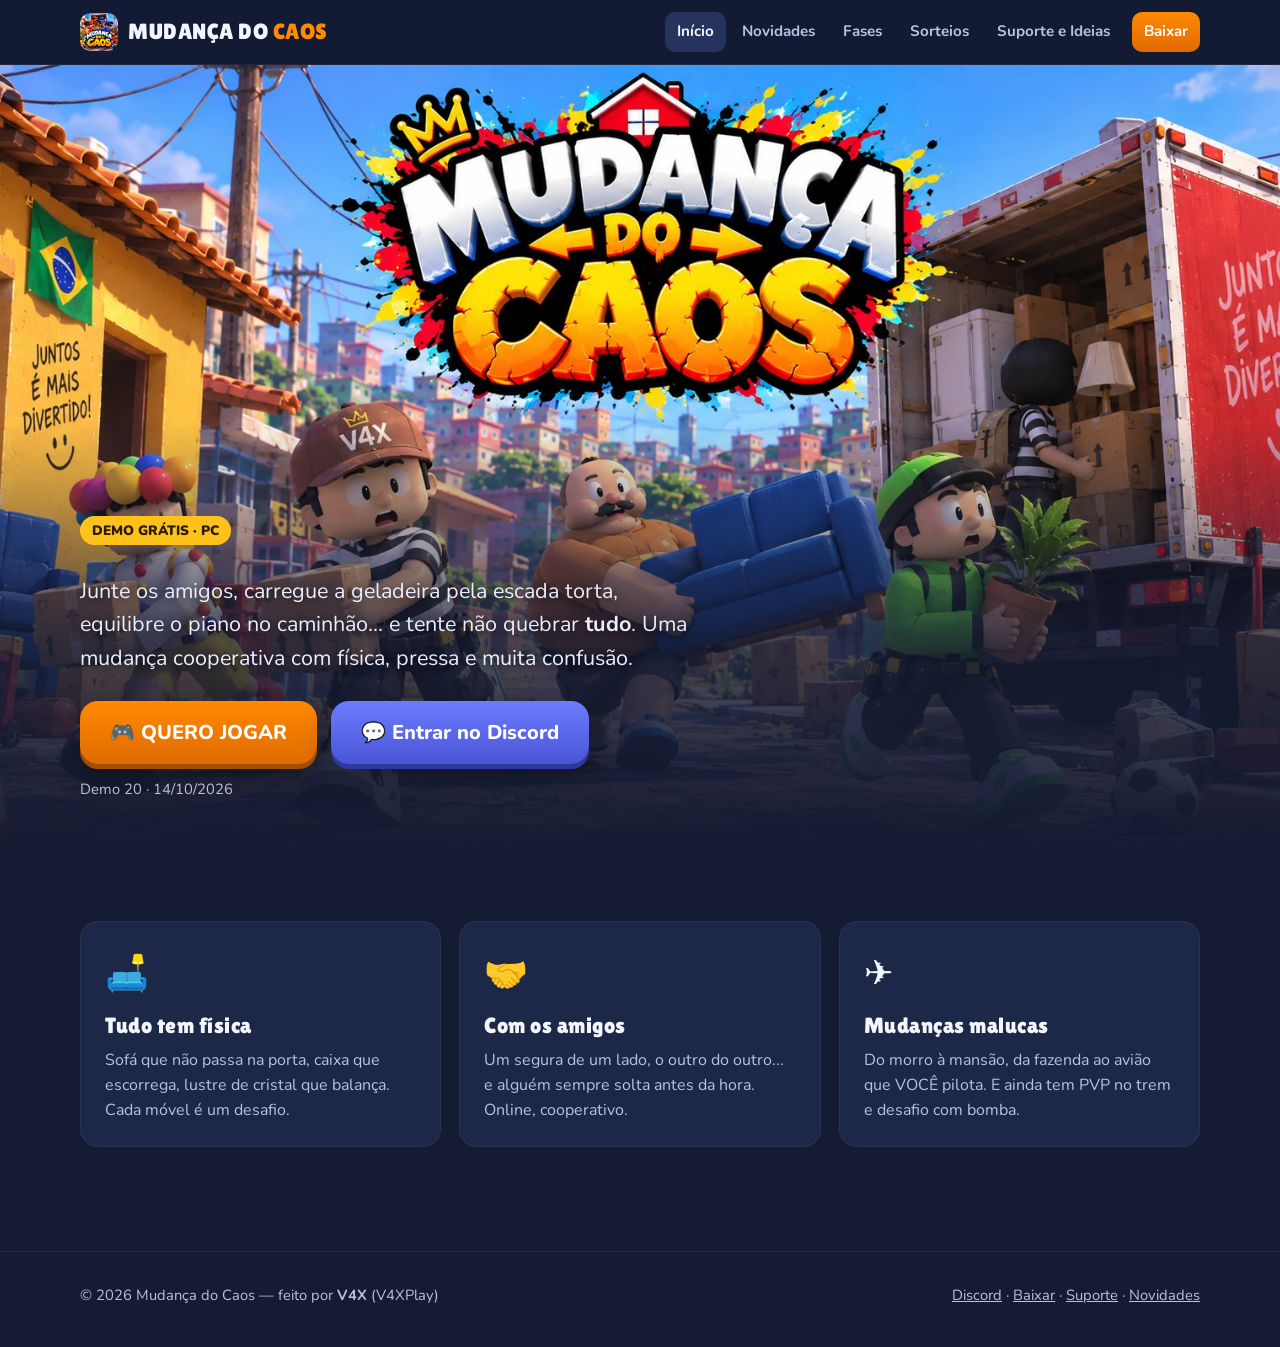
==== index.html @ 401c9483 "Novidades: Demo 20" ====
<!doctype html>
<html lang="pt-BR">
<head>
<meta charset="utf-8">
<meta name="viewport" content="width=device-width, initial-scale=1">
<title>Mudança do Caos — o jogo de mudança mais caótico</title>
<meta name="description" content="Jogo cooperativo de mudança com física: carregue geladeira, piano e sofá com os amigos sem quebrar nada (ou quase). Baixe a demo grátis!">
<meta property="og:title" content="Mudança do Caos — o jogo de mudança mais caótico">
<meta property="og:description" content="Jogo cooperativo de mudança com física: carregue geladeira, piano e sofá com os amigos sem quebrar nada (ou quase). Baixe a demo grátis!">
<meta property="og:image" content="img/capa.png">
<link rel="icon" href="img/icone.png">
<link rel="preconnect" href="https://fonts.googleapis.com">
<link rel="preconnect" href="https://fonts.gstatic.com" crossorigin>
<link href="https://fonts.googleapis.com/css2?family=Lilita+One&family=Nunito:wght@400;700;800;900&display=swap" rel="stylesheet">
<link rel="stylesheet" href="estilo.css?v=1791753542">
</head>
<body data-pagina="inicio">
<header id="topo"></header>
<main>

<section class="capa">
  <div class="miolo">
    <span class="selo">DEMO GRÁTIS · PC</span>
    <h1>MUDANÇA DO <b>CAOS</b></h1>
    <p class="chamada">Junte os amigos, carregue a geladeira pela escada torta, equilibre o piano no caminhão... e tente não quebrar <b>tudo</b>. Uma mudança cooperativa com física, pressa e muita confusão.</p>
    <div class="acoes">
      <a class="botao grande" href="baixar.html">🎮 QUERO JOGAR</a>
      <a class="botao grande roxo" data-discord href="#">💬 Entrar no Discord</a>
    </div>
    <div class="versao-da-demo" data-versao></div>
  </div>
</section>

<section class="secao">
  <div class="miolo">
    <div class="motivos">
      <div class="motivo"><div class="emoji">🛋️</div><h3>Tudo tem física</h3><p>Sofá que não passa na porta, caixa que escorrega, lustre de cristal que balança. Cada móvel é um desafio.</p></div>
      <div class="motivo"><div class="emoji">🤝</div><h3>Com os amigos</h3><p>Um segura de um lado, o outro do outro... e alguém sempre solta antes da hora. Online, cooperativo.</p></div>
      <div class="motivo"><div class="emoji">✈️</div><h3>Mudanças malucas</h3><p>Do morro à mansão, da fazenda ao avião que VOCÊ pilota. E ainda tem PVP no trem e desafio com bomba.</p></div>
    </div>
  </div>
</section>

</main>
<footer id="rodape"></footer>
<script src="dados/site.js?v=1792028050"></script>
<script src="dados/novidades.js?v=1792028050"></script>
<script src="site.js?v=1791831601"></script>
</body>
</html>
---- estilo.css ----
/* MUDANÇA DO CAOS — o site do jogo (cores do jogo: laranja do caminhão, amarelo, azul-noite) */
:root {
  --laranja: #ff8a00;
  --laranja-escuro: #e06a00;
  --amarelo: #ffc21a;
  --noite: #141b33;
  --noite-2: #1d2747;
  --noite-3: #26335c;
  --texto: #f4f6ff;
  --texto-suave: #b9c2e0;
  --verde: #3ddc84;
  --vermelho: #ff5470;
  --raio: 18px;
  --sombra: 0 10px 30px rgba(0, 0, 0, 0.35);
}

* { box-sizing: border-box; }
html { scroll-behavior: smooth; }
body {
  margin: 0;
  font-family: "Nunito", system-ui, sans-serif;
  background: var(--noite);
  color: var(--texto);
  line-height: 1.55;
  -webkit-font-smoothing: antialiased;
}
img { max-width: 100%; display: block; }
a { color: var(--amarelo); }
h1, h2, h3, .marca { font-family: "Lilita One", "Nunito", sans-serif; font-weight: 400; letter-spacing: 0.5px; margin: 0; }

.miolo { width: min(1120px, 100% - 32px); margin-inline: auto; }

/* ---------- o topo (menu) ---------- */
.topo {
  position: sticky; top: 0; z-index: 50;
  background: rgba(20, 27, 51, 0.92);
  backdrop-filter: blur(10px);
  border-bottom: 1px solid rgba(255, 255, 255, 0.06);
}
.topo .miolo { display: flex; align-items: center; gap: 16px; min-height: 64px; }
.marca { display: flex; align-items: center; gap: 10px; color: var(--texto); text-decoration: none; font-size: 1.35rem; white-space: nowrap; }
.marca img { width: 38px; height: 38px; border-radius: 10px; }
.marca span b { color: var(--laranja); font-weight: 400; }
.menu { display: flex; gap: 4px; margin-left: auto; align-items: center; }
.menu a { color: var(--texto-suave); text-decoration: none; padding: 8px 12px; border-radius: 10px; font-weight: 700; font-size: 0.95rem; }
.menu a:hover, .menu a.aqui { color: var(--texto); background: var(--noite-3); }
.menu .botao { margin-left: 6px; }
.abrir-menu { display: none; margin-left: auto; background: none; border: 0; color: var(--texto); font-size: 1.7rem; cursor: pointer; padding: 6px 10px; }

/* ---------- botões ---------- */
.botao {
  display: inline-flex; align-items: center; gap: 10px; justify-content: center;
  background: linear-gradient(180deg, var(--laranja), var(--laranja-escuro));
  color: #fff !important; text-decoration: none; font-weight: 800;
  padding: 12px 22px; border-radius: 14px; border: 0; cursor: pointer; font-size: 1rem;
  box-shadow: 0 5px 0 #a54d00, var(--sombra);
  transition: transform 0.1s, box-shadow 0.1s;
}
.botao:hover { transform: translateY(-2px); }
.botao:active { transform: translateY(3px); box-shadow: 0 2px 0 #a54d00; }
.botao.grande { font-size: 1.25rem; padding: 16px 30px; border-radius: 18px; }
.botao.roxo { background: linear-gradient(180deg, #6b7cff, #4b55d6); box-shadow: 0 5px 0 #2f37a0, var(--sombra); }
.botao.fantasma { background: var(--noite-3); box-shadow: 0 5px 0 #121933; }

/* ---------- a capa (início) ---------- */
.capa {
  position: relative; overflow: hidden;
  min-height: min(88vh, 820px);
  background-position: center top;
  display: grid; align-items: end;
  background: url("img/capa.png") center / cover no-repeat;
}
.capa::after { content: ""; position: absolute; inset: 0; background: linear-gradient(180deg, rgba(20,27,51,0) 0%, rgba(20,27,51,0) 45%, rgba(20,27,51,0.75) 72%, var(--noite) 100%); }
.capa .miolo { position: relative; z-index: 1; padding: 120px 0 56px; }
.capa h1 { position: absolute; width: 1px; height: 1px; overflow: hidden; clip: rect(0 0 0 0); } /* (o logo já está na arte da capa) */
.capa h1 b { color: var(--laranja); font-weight: 400; display: block; }
.capa p.chamada { font-size: clamp(1.05rem, 2.4vw, 1.35rem); max-width: 620px; margin: 16px 0 26px; color: #e9edff; text-shadow: 0 2px 8px rgba(0,0,0,0.6); }
.capa .acoes { display: flex; gap: 14px; flex-wrap: wrap; }
.selo { display: inline-block; background: var(--amarelo); color: #2a1a00; font-weight: 900; padding: 4px 12px; border-radius: 999px; font-size: 0.85rem; margin-bottom: 14px; }
.versao-da-demo { margin-top: 14px; color: var(--texto-suave); font-size: 0.92rem; }

/* ---------- seções ---------- */
.secao { padding: 64px 0; }
.secao h2 { font-size: clamp(1.8rem, 4vw, 2.5rem); margin-bottom: 8px; }
.secao .sub { color: var(--texto-suave); margin: 0 0 28px; max-width: 680px; }
.titulo-de-pagina { padding: 56px 0 8px; }
.titulo-de-pagina h1 { font-size: clamp(2.2rem, 5vw, 3.2rem); }
.titulo-de-pagina p { color: var(--texto-suave); max-width: 700px; }

/* os 3 motivos */
.motivos { display: grid; grid-template-columns: repeat(3, 1fr); gap: 18px; }
.motivo { background: var(--noite-2); border-radius: var(--raio); padding: 24px; border: 1px solid rgba(255,255,255,0.05); }
.motivo .emoji { font-size: 2.2rem; }
.motivo h3 { font-size: 1.35rem; margin: 8px 0 6px; }
.motivo p { margin: 0; color: var(--texto-suave); }

/* ---------- as fases (galeria) ---------- */
.fases { display: grid; grid-template-columns: repeat(auto-fill, minmax(260px, 1fr)); gap: 18px; }
.fase { background: var(--noite-2); border-radius: var(--raio); overflow: hidden; border: 1px solid rgba(255,255,255,0.05); cursor: zoom-in; transition: transform 0.15s; text-align: left; color: inherit; font: inherit; padding: 0; }
.fase:hover { transform: translateY(-4px); }
.fase img { aspect-ratio: 16 / 9; object-fit: cover; width: 100%; }
.fase .texto { padding: 14px 16px 18px; }
.fase h3 { font-size: 1.2rem; }
.fase .tipo { display: inline-block; font-size: 0.75rem; font-weight: 800; padding: 2px 9px; border-radius: 999px; background: var(--noite-3); color: var(--amarelo); margin-bottom: 6px; }
.fase .tipo.pvp { color: #fff; background: #c22d4a; }
.fase .tipo.desafio { color: #2a1a00; background: var(--amarelo); }
.fase p { margin: 6px 0 0; color: var(--texto-suave); font-size: 0.95rem; }

/* a foto grande (clicou na fase) */
.foto-grande { position: fixed; inset: 0; z-index: 100; background: rgba(5, 8, 20, 0.92); display: none; place-items: center; padding: 20px; }
.foto-grande.aberta { display: grid; }
.foto-grande figure { margin: 0; max-width: 1100px; width: 100%; }
.foto-grande img { width: 100%; border-radius: var(--raio); }
.foto-grande figcaption { margin-top: 14px; }
.foto-grande figcaption h3 { font-size: 1.5rem; }
.foto-grande figcaption p { color: var(--texto-suave); margin: 6px 0 0; }
.foto-grande .fechar { position: absolute; top: 14px; right: 18px; background: none; border: 0; color: #fff; font-size: 2.2rem; cursor: pointer; }

/* ---------- novidades (o blog) ---------- */
.posts { display: grid; gap: 22px; }
.post { background: var(--noite-2); border-radius: var(--raio); padding: 26px; border: 1px solid rgba(255,255,255,0.05); }
.post .data { color: var(--texto-suave); font-size: 0.9rem; font-weight: 700; }
.post h2, .post h3 { font-size: 1.7rem; margin: 4px 0 12px; }
.post ul { margin: 0; padding-left: 20px; }
.post li { margin: 6px 0; }
.post li::marker { color: var(--laranja); }
.post .fotos-do-post { display: grid; grid-template-columns: repeat(auto-fill, minmax(180px, 1fr)); gap: 10px; margin-top: 16px; }
.post .fotos-do-post img { border-radius: 12px; aspect-ratio: 16 / 9; object-fit: cover; }
.post.ultima { border: 2px solid var(--laranja); }
.post .acoes { margin-top: 18px; }
.mais-posts { text-align: center; margin-top: 24px; }

/* ---------- cartões gerais (sorteios, suporte) ---------- */
.cartao { background: var(--noite-2); border-radius: var(--raio); padding: 26px; border: 1px solid rgba(255,255,255,0.05); }
.duas-colunas { display: grid; grid-template-columns: 1.2fr 0.8fr; gap: 22px; align-items: start; }
.passos { counter-reset: passo; list-style: none; padding: 0; margin: 0; }
.passos li { counter-increment: passo; position: relative; padding: 4px 0 14px 48px; }
.passos li::before { content: counter(passo); position: absolute; left: 0; top: 0; width: 34px; height: 34px; border-radius: 50%; background: var(--laranja); display: grid; place-items: center; font-weight: 900; }
.aviso { background: rgba(255, 194, 26, 0.1); border: 1px solid rgba(255, 194, 26, 0.35); border-radius: 14px; padding: 14px 16px; color: #ffe7a3; }

/* o formulário */
.formulario label { display: block; font-weight: 800; margin: 14px 0 6px; }
.formulario input, .formulario select, .formulario textarea {
  width: 100%; background: var(--noite); color: var(--texto); border: 2px solid var(--noite-3);
  border-radius: 12px; padding: 12px 14px; font: inherit;
}
.formulario textarea { min-height: 150px; resize: vertical; }
.formulario input:focus, .formulario select:focus, .formulario textarea:focus { outline: none; border-color: var(--laranja); }
.formulario .linha { display: grid; grid-template-columns: 1fr 1fr; gap: 14px; }
.formulario .enviar { margin-top: 20px; width: 100%; }
.formulario .dica { color: var(--texto-suave); font-size: 0.88rem; margin-top: 4px; }
.resposta { margin-top: 14px; padding: 12px 14px; border-radius: 12px; display: none; font-weight: 700; }
.resposta.ok { display: block; background: rgba(61, 220, 132, 0.12); color: var(--verde); }
.resposta.erro { display: block; background: rgba(255, 84, 112, 0.12); color: var(--vermelho); }

/* ---------- rodapé ---------- */
.rodape { border-top: 1px solid rgba(255,255,255,0.06); padding: 32px 0 40px; margin-top: 40px; color: var(--texto-suave); font-size: 0.92rem; }
.rodape .miolo { display: flex; flex-wrap: wrap; gap: 14px 28px; align-items: center; justify-content: space-between; }
.rodape a { color: var(--texto-suave); }

/* ---------- celular ---------- */
@media (max-width: 860px) {
  .abrir-menu { display: block; }
  .menu {
    position: absolute; top: 64px; left: 0; right: 0; display: none; flex-direction: column; align-items: stretch;
    background: var(--noite); padding: 10px 16px 16px; border-bottom: 1px solid rgba(255,255,255,0.08);
  }
  .menu.aberto { display: flex; }
  .menu .botao { margin: 8px 0 0; }
  .motivos, .duas-colunas, .formulario .linha { grid-template-columns: 1fr; }
  .capa .miolo { padding: 90px 0 40px; }
}

/* ---------- a aba BAIXAR (o único botão de baixar do site) ---------- */
.menu a.aba-baixar { color: #fff; background: linear-gradient(180deg, var(--laranja), var(--laranja-escuro)); margin-left: 6px; }
.menu a.aba-baixar:hover, .menu a.aba-baixar.aqui { background: linear-gradient(180deg, #ff9d2a, var(--laranja)); }
.baixar-cartao { text-align: center; }
.baixar-icone { width: 110px; height: 110px; border-radius: 26px; margin: 4px auto 14px; box-shadow: var(--sombra); }
.baixar-cartao h2 { font-size: 2rem; }
.baixar-versao { color: var(--amarelo); font-weight: 800; margin: 6px 0 4px; }
.baixar-detalhes { display: flex; gap: 14px; justify-content: center; flex-wrap: wrap; color: var(--texto-suave); margin: 0 0 22px; }
.baixar-botao { width: 100%; font-size: 1.4rem; padding: 20px; }
.dica-baixar { color: var(--texto-suave); font-size: 0.88rem; margin: 18px 0 0; }
.lista-simples { margin: 0; padding-left: 20px; }
.lista-simples li { margin: 8px 0; }
.lista-simples li::marker { color: var(--laranja); }
@media (max-width: 860px) { .menu a.aba-baixar { margin: 8px 0 0; text-align: center; } }

/* ---------- a ROLETA do sorteio ---------- */
.roleta-area { display: grid; grid-template-columns: 1.1fr 0.9fr; gap: 28px; align-items: center; }
.roleta-caixa { position: relative; width: min(560px, 100%); margin-inline: auto; aspect-ratio: 1; }
.roleta-caixa canvas { width: 100%; height: 100%; border-radius: 50%; box-shadow: 0 0 0 10px #ffc21a, 0 0 0 16px #a54d00, var(--sombra); }
.roleta-seta { position: absolute; top: -18px; left: 50%; transform: translateX(-50%); width: 0; height: 0; z-index: 2;
  border-left: 22px solid transparent; border-right: 22px solid transparent; border-top: 44px solid #fff; filter: drop-shadow(0 4px 4px rgba(0,0,0,0.5)); }
@media (max-width: 860px) { .roleta-area { grid-template-columns: 1fr; } }

/* o BILHETE de quem ganhou o sorteio */
.bilhete { display: flex; align-items: center; gap: 12px; flex-wrap: wrap; margin: 14px 0; padding: 14px 16px; border-radius: 14px;
  background: var(--noite); border: 2px dashed var(--amarelo); color: var(--texto); }
.bilhete span { font-size: 0.8rem; font-weight: 900; color: var(--texto-suave); letter-spacing: 1px; }
.bilhete b { font-family: "Lilita One", sans-serif; font-weight: 400; font-size: 1.8rem; color: var(--amarelo); letter-spacing: 2px; }
.bilhete .botao { padding: 8px 14px; font-size: 0.9rem; margin-left: auto; }

/* ---------- NOVIDADES (v2): imagens grandes, letra bonita, Em breve ---------- */
.video-destaque { border-radius: var(--raio); overflow: hidden; box-shadow: var(--sombra); border: 3px solid var(--laranja); background: #000; }
.video-destaque video { display: block; width: 100%; aspect-ratio: 16 / 9; object-fit: cover; }
.posts { gap: 34px; }
.post { padding: 30px; }
.post-topo { display: flex; flex-wrap: wrap; align-items: center; gap: 10px; margin-bottom: 10px; }
.post-demo { font-family: "Lilita One", sans-serif; font-size: 1.15rem; color: var(--laranja); letter-spacing: 0.5px; }
.post-build { background: var(--noite-3); color: var(--texto-suave); font-weight: 800; font-size: 0.8rem; padding: 3px 10px; border-radius: 999px; }
.post-data { color: var(--texto-suave); font-size: 0.88rem; font-weight: 700; }
.post-nova { background: var(--amarelo); color: #2a1a00; font-weight: 900; font-size: 0.75rem; padding: 3px 10px; border-radius: 999px; }
.post h3 { font-size: clamp(1.7rem, 3.4vw, 2.4rem); line-height: 1.1; margin: 4px 0 12px; }
.post-texto { font-size: 1.12rem; line-height: 1.65; color: #e3e8ff; margin: 0 0 20px; max-width: 860px; }
.post-video { width: 100%; aspect-ratio: 16 / 9; object-fit: cover; border-radius: 14px; margin: 0 0 14px; display: block; background: #000; }
.post-fotos { display: grid; grid-template-columns: repeat(2, 1fr); gap: 12px; margin: 0 0 22px; }
.post-fotos img { width: 100%; aspect-ratio: 16 / 9; object-fit: cover; border-radius: 14px; cursor: zoom-in; transition: transform 0.15s; }
.post-fotos img:hover { transform: scale(1.015); }
.post-fotos img.grande, .post-fotos.uma img { grid-column: 1 / -1; }
.post h4 { font-family: "Lilita One", sans-serif; font-weight: 400; font-size: 1.15rem; color: var(--amarelo); margin: 0 0 8px; letter-spacing: 0.5px; }
.post-itens { margin: 0; padding-left: 22px; font-size: 1.02rem; line-height: 1.6; }
.post-itens li { margin: 8px 0; }
.post-itens li b { color: var(--laranja); font-weight: 900; }
.em-breve { display: grid; grid-template-columns: repeat(4, 1fr); gap: 16px; }
.em-breve-cartao { background: linear-gradient(160deg, var(--noite-2), var(--noite-3)); border: 1px dashed rgba(255, 194, 26, 0.45); border-radius: var(--raio); padding: 22px; }
.em-breve-icone { font-size: 2.2rem; filter: drop-shadow(0 4px 6px rgba(0,0,0,0.4)); }
.em-breve-cartao h3 { font-size: 1.2rem; margin: 10px 0 6px; }
.em-breve-cartao p { margin: 0; color: var(--texto-suave); font-size: 0.95rem; }
.convite-ideias { display: flex; align-items: center; justify-content: space-between; gap: 18px; margin-top: 22px; border: 2px solid var(--laranja); flex-wrap: wrap; }
.convite-ideias h3 { font-size: 1.5rem; }
.convite-ideias p { margin: 6px 0 0; color: var(--texto-suave); max-width: 640px; }
@media (max-width: 860px) { .em-breve { grid-template-columns: 1fr 1fr; } .post { padding: 20px; } }
@media (max-width: 520px) { .em-breve, .post-fotos { grid-template-columns: 1fr; } }
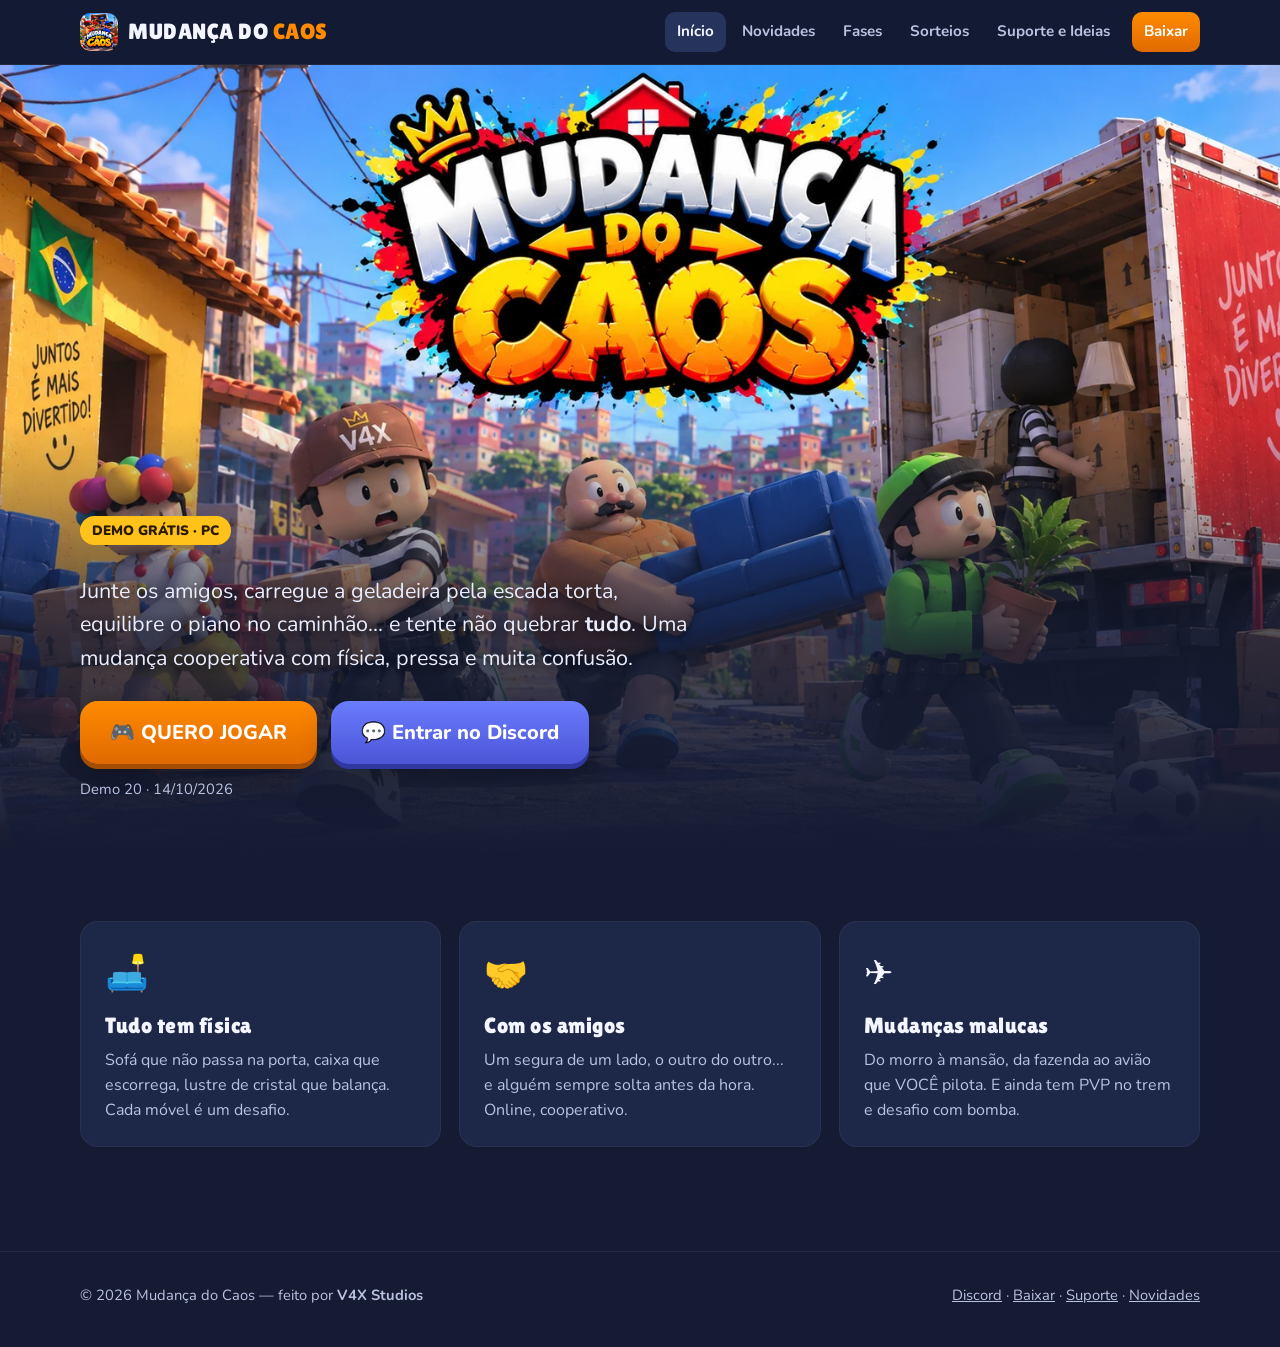
==== commit cd30d497: "Novidades: Demo 20" ====
--- a/index.html
+++ b/index.html
@@ -43,8 +43,8 @@
 
 </main>
 <footer id="rodape"></footer>
-<script src="dados/site.js?v=1792028050"></script>
-<script src="dados/novidades.js?v=1792028050"></script>
+<script src="dados/site.js?v=1792108386"></script>
+<script src="dados/novidades.js?v=1792108386"></script>
 <script src="site.js?v=1791831601"></script>
 </body>
 </html>
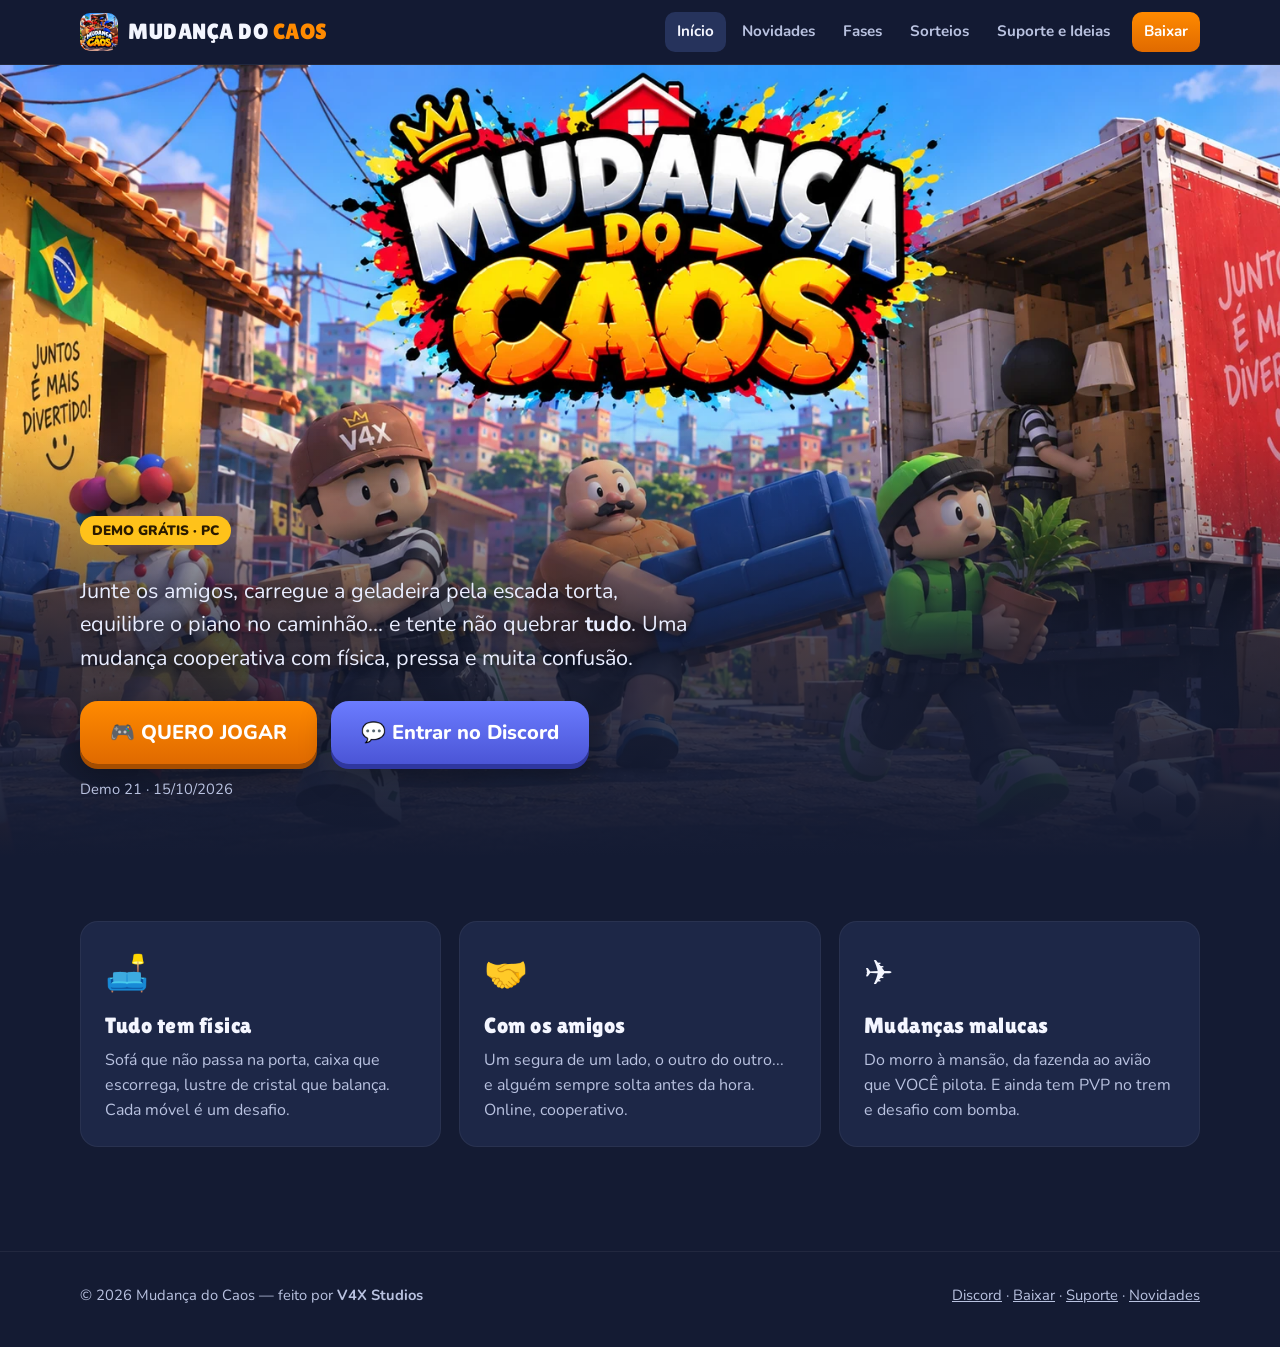
==== commit 14ee2e27: "Novidades: Demo 21" ====
--- a/index.html
+++ b/index.html
@@ -43,8 +43,8 @@
 
 </main>
 <footer id="rodape"></footer>
-<script src="dados/site.js?v=1792108386"></script>
-<script src="dados/novidades.js?v=1792108386"></script>
+<script src="dados/site.js?v=1792108910"></script>
+<script src="dados/novidades.js?v=1792108910"></script>
 <script src="site.js?v=1791831601"></script>
 </body>
 </html>
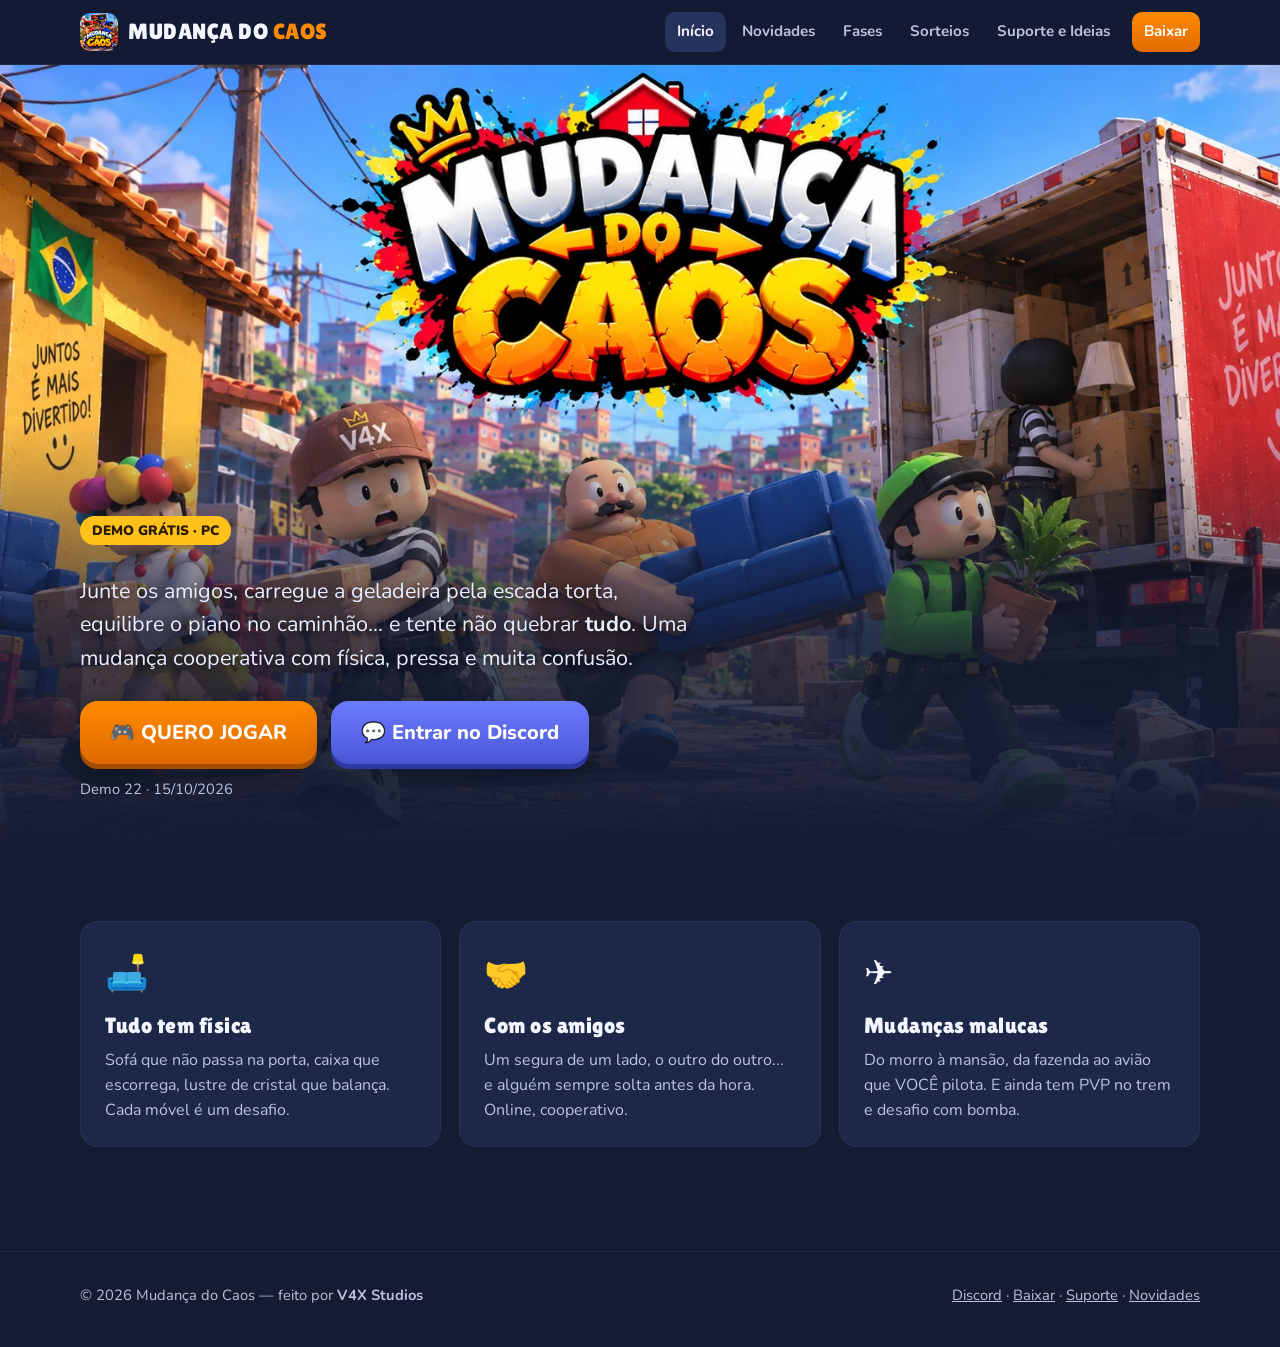
==== commit 2d1b5708: "Novidades: Demo 22" ====
--- a/index.html
+++ b/index.html
@@ -12,7 +12,7 @@
 <link rel="preconnect" href="https://fonts.googleapis.com">
 <link rel="preconnect" href="https://fonts.gstatic.com" crossorigin>
 <link href="https://fonts.googleapis.com/css2?family=Lilita+One&family=Nunito:wght@400;700;800;900&display=swap" rel="stylesheet">
-<link rel="stylesheet" href="estilo.css?v=1791753542">
+<link rel="stylesheet" href="estilo.css?v=1792110550">
 </head>
 <body data-pagina="inicio">
 <header id="topo"></header>
@@ -43,8 +43,8 @@
 
 </main>
 <footer id="rodape"></footer>
-<script src="dados/site.js?v=1792108910"></script>
-<script src="dados/novidades.js?v=1792108910"></script>
-<script src="site.js?v=1791831601"></script>
+<script src="dados/site.js?v=1792112489"></script>
+<script src="dados/novidades.js?v=1792112489"></script>
+<script src="site.js?v=1792110550"></script>
 </body>
 </html>
--- a/estilo.css
+++ b/estilo.css
@@ -232,3 +232,7 @@
 .convite-ideias p { margin: 6px 0 0; color: var(--texto-suave); max-width: 640px; }
 @media (max-width: 860px) { .em-breve { grid-template-columns: 1fr 1fr; } .post { padding: 20px; } }
 @media (max-width: 520px) { .em-breve, .post-fotos { grid-template-columns: 1fr; } }
+
+/* vídeo do YouTube nos posts (16:9) */
+.post-youtube { position: relative; width: 100%; aspect-ratio: 16 / 9; margin: 12px 0; border-radius: 12px; overflow: hidden; background: #000; }
+.post-youtube iframe { position: absolute; inset: 0; width: 100%; height: 100%; border: 0; }
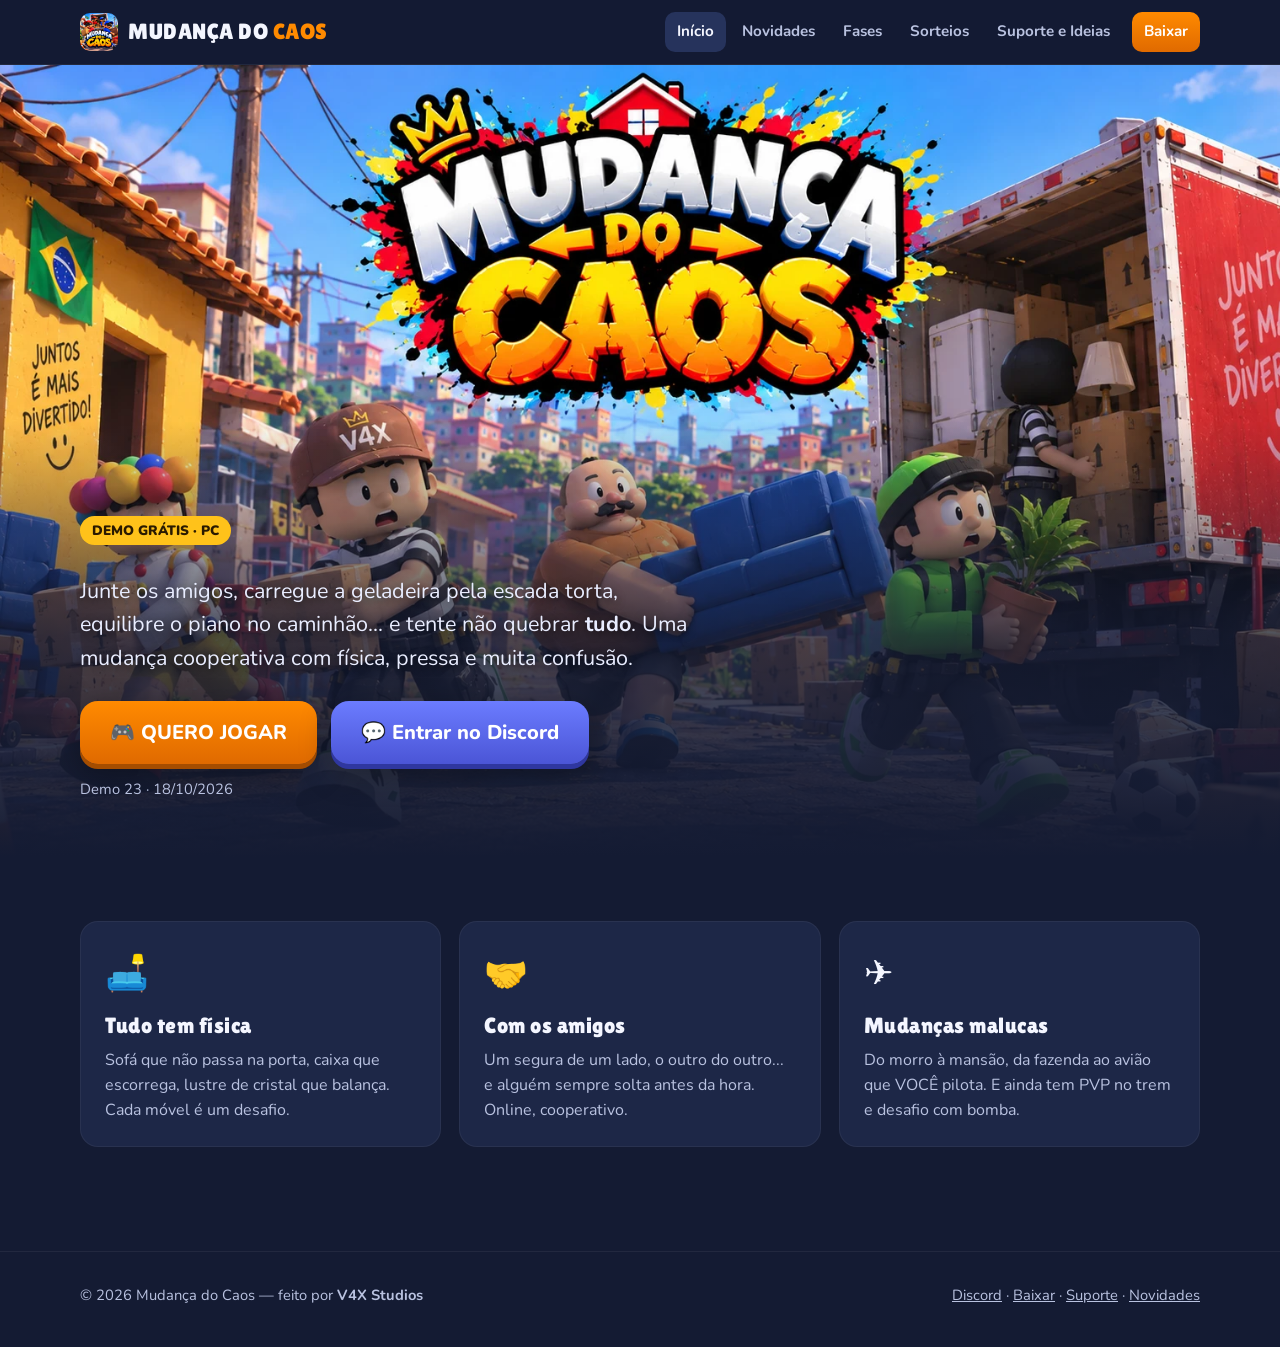
==== commit 30d2c406: "Novidades: Demo 23" ====
--- a/index.html
+++ b/index.html
@@ -43,8 +43,8 @@
 
 </main>
 <footer id="rodape"></footer>
-<script src="dados/site.js?v=1792112489"></script>
-<script src="dados/novidades.js?v=1792112489"></script>
+<script src="dados/site.js?v=1792303607"></script>
+<script src="dados/novidades.js?v=1792303607"></script>
 <script src="site.js?v=1792110550"></script>
 </body>
 </html>
